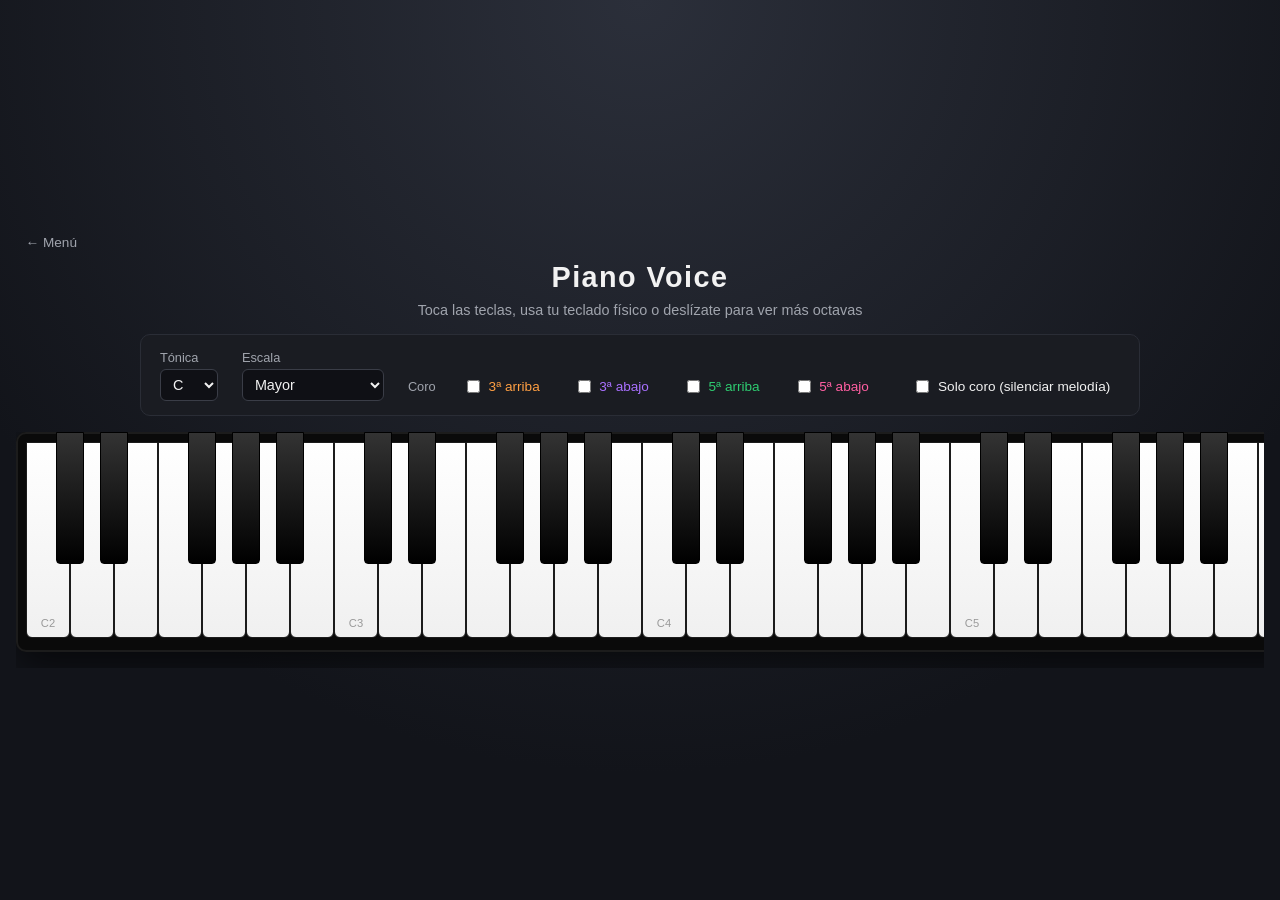
==== apps/piano-voice/index.html @ b1d3e0ad "prueba" ====
<!DOCTYPE html>
<html lang="es">
<head>
<meta charset="UTF-8">
<meta name="viewport" content="width=device-width, initial-scale=1.0, maximum-scale=1.0, user-scalable=no, viewport-fit=cover">
<title>Piano Voice - 5 Octavas</title>

<link rel="manifest" href="manifest.json">
<meta name="theme-color" content="#12141a">
<link rel="icon" href="icons/icon-192.png">
<link rel="apple-touch-icon" href="icons/icon-180.png">
<meta name="apple-mobile-web-app-capable" content="yes">
<meta name="mobile-web-app-capable" content="yes">
<meta name="apple-mobile-web-app-status-bar-style" content="black-translucent">
<meta name="apple-mobile-web-app-title" content="Piano Voice">

<link rel="stylesheet" href="styles.css">
</head>
<body>
  <div class="app">
    <a href="../../index.html" class="back-link">&larr; Menú</a>
    <div class="app-header">
      <h1>Piano Voice</h1>
      <button id="install-btn" class="install-btn" hidden>Instalar app</button>
    </div>
    <p class="hint">Toca las teclas, usa tu teclado físico o deslízate para ver más octavas</p>

    <div class="controls">
      <div class="control-group">
        <label for="tonic">Tónica</label>
        <select id="tonic"></select>
      </div>
      <div class="control-group">
        <label for="mode">Escala</label>
        <select id="mode">
          <option value="major">Mayor</option>
          <option value="naturalMinor">Menor natural</option>
          <option value="harmonicMinor">Menor armónica</option>
          <option value="melodicMinor">Menor melódica</option>
        </select>
      </div>
      <div class="control-group voices">
        <span class="voices-title">Coro</span>
        <label class="voice-option voice-3up"><input type="checkbox" data-voice="3up"> 3ª arriba</label>
        <label class="voice-option voice-3down"><input type="checkbox" data-voice="3down"> 3ª abajo</label>
        <label class="voice-option voice-5up"><input type="checkbox" data-voice="5up"> 5ª arriba</label>
        <label class="voice-option voice-5down"><input type="checkbox" data-voice="5down"> 5ª abajo</label>
      </div>
      <div class="control-group">
        <label class="voice-option mute-option"><input type="checkbox" id="mute-melody"> Solo coro (silenciar melodía)</label>
      </div>
    </div>

    <div class="piano-wrapper">
      <div id="piano" class="piano"></div>
    </div>
  </div>
  <script src="../shared/harmony-theory.js"></script>
  <script src="script.js"></script>
</body>
</html>
---- apps/piano-voice/styles.css ----
* {
  box-sizing: border-box;
  -webkit-tap-highlight-color: transparent;
}

html {
  overscroll-behavior: none;
}

body {
  margin: 0;
  min-height: 100vh;
  display: flex;
  flex-direction: column;
  align-items: center;
  justify-content: center;
  gap: 1rem;
  background: radial-gradient(circle at top, #2b2f3a, #12141a 70%);
  font-family: "Segoe UI", Arial, sans-serif;
  color: #f2f2f2;
  padding: 2rem 1rem;
  padding-top: max(2rem, env(safe-area-inset-top));
  padding-bottom: max(2rem, env(safe-area-inset-bottom));
  padding-left: max(1rem, env(safe-area-inset-left));
  padding-right: max(1rem, env(safe-area-inset-right));
  overscroll-behavior-y: none;
  touch-action: manipulation;
}

.app {
  display: flex;
  flex-direction: column;
  align-items: center;
  gap: 0.5rem;
  width: 100%;
}

.back-link {
  align-self: flex-start;
  color: #a0a4ad;
  text-decoration: none;
  font-size: 0.85rem;
  padding: 0.2rem 0.4rem;
  margin-left: 0.2rem;
}

.back-link:hover {
  color: #f2f2f2;
}

.app-header {
  display: flex;
  align-items: center;
  justify-content: center;
  gap: 0.8rem;
  flex-wrap: wrap;
}

h1 {
  margin: 0;
  font-size: 1.8rem;
  letter-spacing: 0.05em;
}

.install-btn {
  background: #2ecc71;
  color: #0a0a0a;
  border: none;
  border-radius: 999px;
  padding: 0.4rem 0.9rem;
  font-size: 0.8rem;
  font-weight: 600;
  cursor: pointer;
}

.install-btn:hover {
  background: #29b765;
}

.hint {
  margin: 0 0 0.5rem;
  color: #a0a4ad;
  font-size: 0.9rem;
  text-align: center;
  padding: 0 0.5rem;
}

.controls {
  display: flex;
  flex-wrap: wrap;
  align-items: flex-end;
  justify-content: center;
  gap: 1.5rem;
  background: #1a1c22;
  border: 1px solid #2a2d36;
  border-radius: 10px;
  padding: 0.9rem 1.2rem;
  margin-bottom: 0.5rem;
}

.control-group {
  display: flex;
  flex-direction: column;
  gap: 0.3rem;
  font-size: 0.8rem;
  color: #a0a4ad;
}

.control-group select {
  background: #0f1015;
  color: #f2f2f2;
  border: 1px solid #3a3d47;
  border-radius: 6px;
  padding: 0.35rem 0.5rem;
  font-size: 0.9rem;
}

.voices {
  flex-direction: row;
  align-items: center;
  gap: 0.9rem;
  flex-wrap: wrap;
}

.voices-title {
  color: #a0a4ad;
  font-size: 0.8rem;
  margin-right: 0.2rem;
}

.voice-option {
  display: flex;
  align-items: center;
  gap: 0.35rem;
  font-size: 0.85rem;
  color: #f2f2f2;
  cursor: pointer;
  padding: 0.25rem 0.55rem;
  border-radius: 6px;
  border: 1px solid transparent;
}

.voice-option input {
  accent-color: currentColor;
}

.voice-3up { color: #ff9f43; }
.voice-3down { color: #a970ff; }
.voice-5up { color: #2ecc71; }
.voice-5down { color: #ff5fa2; }

.voice-option:hover {
  border-color: currentColor;
}

.mute-option {
  color: #f2f2f2;
}

.mute-option:hover {
  border-color: #6c7280;
}

.piano-wrapper {
  width: 100%;
  max-width: 100%;
  overflow-x: auto;
  padding-bottom: 1rem;
  -webkit-overflow-scrolling: touch;
  overscroll-behavior-x: contain;
}

.piano {
  position: relative;
  display: flex;
  height: 220px;
  width: max-content;
  margin: 0 auto;
  background: #0a0a0a;
  padding: 10px 10px 14px;
  border-radius: 10px;
  box-shadow: 0 15px 40px rgba(0, 0, 0, 0.6), inset 0 0 0 2px #1c1c1c;
}

.key {
  position: relative;
  user-select: none;
  cursor: pointer;
  transition: background 0.05s ease, transform 0.05s ease;
  touch-action: pan-x;
}

.white {
  width: 44px;
  height: 100%;
  background: linear-gradient(to bottom, #fff, #f0f0f0);
  border: 1px solid #1c1c1c;
  border-radius: 0 0 6px 6px;
  z-index: 1;
  display: flex;
  align-items: flex-end;
  justify-content: center;
  padding-bottom: 8px;
  color: #999;
  font-size: 0.7rem;
}

.white.active {
  background: linear-gradient(to bottom, #cfe8ff, #9fd0ff);
  transform: translateY(2px);
}

.black {
  position: absolute;
  top: 0;
  width: 28px;
  height: 60%;
  background: linear-gradient(to bottom, #333, #000);
  border: 1px solid #000;
  border-radius: 0 0 4px 4px;
  z-index: 2;
  display: flex;
  align-items: flex-end;
  justify-content: center;
  padding-bottom: 6px;
  color: #ccc;
  font-size: 0.6rem;
}

.black.active {
  background: linear-gradient(to bottom, #555, #222);
  transform: translateY(2px);
}

.key.harmony-3up { box-shadow: inset 0 0 0 3px #ff9f43; }
.key.harmony-3down { box-shadow: inset 0 0 0 3px #a970ff; }
.key.harmony-5up { box-shadow: inset 0 0 0 3px #2ecc71; }
.key.harmony-5down { box-shadow: inset 0 0 0 3px #ff5fa2; }

.white.harmony-3up, .white.harmony-3down, .white.harmony-5up, .white.harmony-5down {
  transform: translateY(1px);
}

.black.harmony-3up, .black.harmony-3down, .black.harmony-5up, .black.harmony-5down {
  transform: translateY(1px);
}

.key .label {
  pointer-events: none;
}

.key .key-hint {
  display: block;
  font-size: 0.55rem;
  color: inherit;
  opacity: 0.7;
  pointer-events: none;
}

@media (max-width: 600px) {
  body {
    padding: 1.2rem 0.6rem;
    gap: 0.7rem;
  }

  h1 {
    font-size: 1.3rem;
  }

  .hint {
    font-size: 0.78rem;
  }

  .controls {
    width: 100%;
    gap: 0.8rem;
    padding: 0.7rem 0.8rem;
    justify-content: flex-start;
  }

  .control-group {
    width: 100%;
  }

  .control-group select {
    width: 100%;
  }

  .voices {
    width: 100%;
    justify-content: flex-start;
    gap: 0.5rem;
  }

  .voice-option {
    padding: 0.3rem 0.5rem;
    font-size: 0.8rem;
  }

  .piano {
    height: 170px;
    padding: 8px 8px 10px;
  }

  .white {
    font-size: 0.62rem;
  }
}
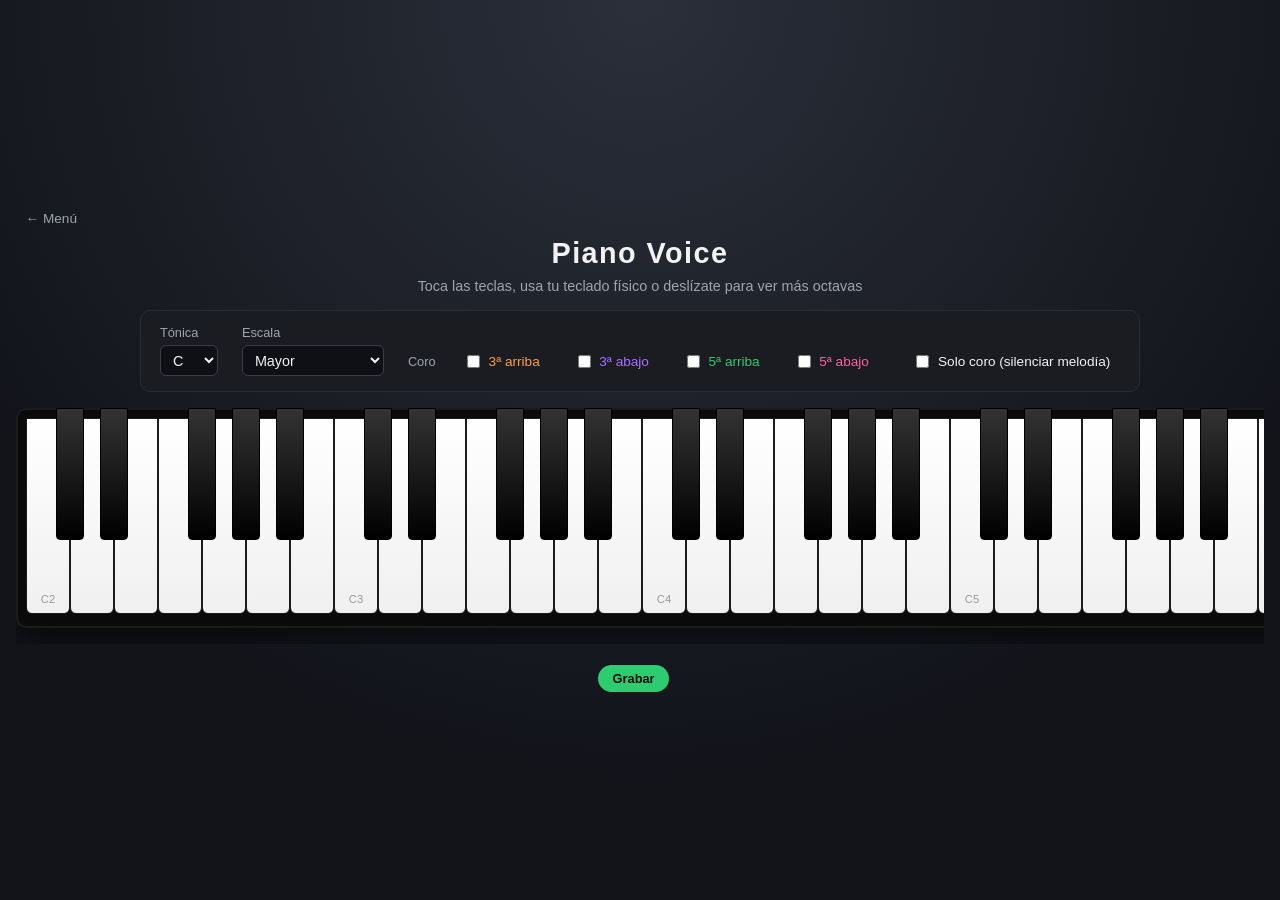
==== commit c80ad23f: "microfono" ====
--- a/apps/piano-voice/index.html
+++ b/apps/piano-voice/index.html
@@ -54,6 +54,13 @@
     <div class="piano-wrapper">
       <div id="piano" class="piano"></div>
     </div>
+
+    <div class="recording-bar">
+      <button id="record-btn" class="install-btn">Grabar</button>
+      <span id="record-status" class="record-status"></span>
+      <a id="recording-download" class="install-btn download-btn" download="piano-voice.webm" hidden>Descargar grabación</a>
+    </div>
+    <audio id="recording-audio" controls hidden></audio>
   </div>
   <script src="../shared/harmony-theory.js"></script>
   <script src="script.js"></script>
--- a/apps/piano-voice/styles.css
+++ b/apps/piano-voice/styles.css
@@ -77,6 +77,34 @@
   background: #29b765;
 }
 
+.install-btn.recording {
+  background: #ff5f5f;
+}
+
+.install-btn.recording:hover {
+  background: #e34b4b;
+}
+
+.recording-bar {
+  display: flex;
+  align-items: center;
+  flex-wrap: wrap;
+  justify-content: center;
+  gap: 0.8rem;
+  margin-top: 0.8rem;
+}
+
+.record-status {
+  color: #a0a4ad;
+  font-size: 0.85rem;
+}
+
+audio {
+  width: 100%;
+  max-width: 480px;
+  margin-top: 0.6rem;
+}
+
 .hint {
   margin: 0 0 0.5rem;
   color: #a0a4ad;
